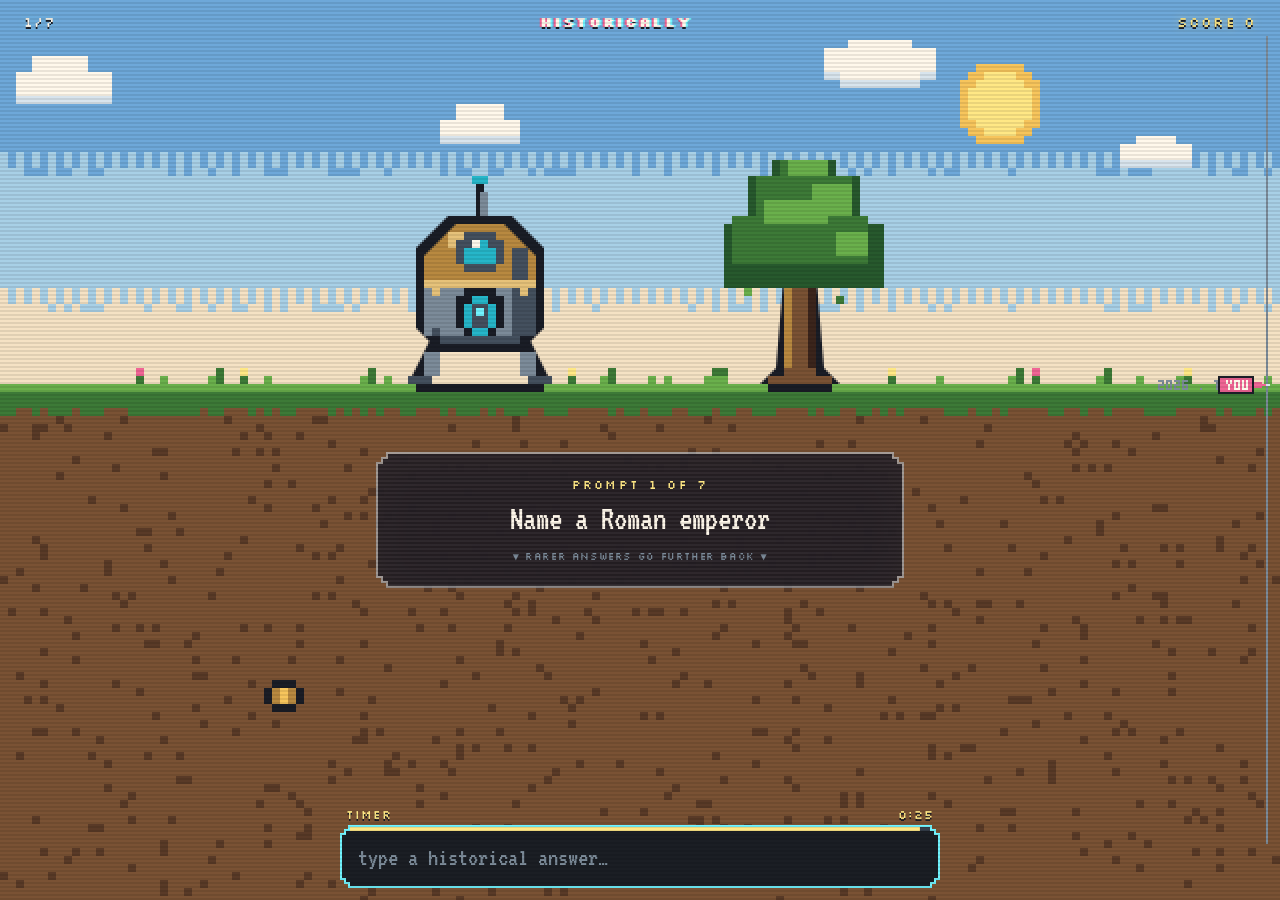
==== public/play.html @ 8bf0211f "Static html bare bones" ====
<!DOCTYPE html>
<html lang="en">
<head>
  <meta charset="UTF-8">
  <meta name="viewport" content="width=device-width, initial-scale=1.0, interactive-widget=resizes-content">
  <title>Playing — Historically</title>
  <link rel="preconnect" href="https://fonts.googleapis.com">
  <link rel="preconnect" href="https://fonts.gstatic.com" crossorigin>
  <link href="https://fonts.googleapis.com/css2?family=Silkscreen:wght@400;700&family=VT323&display=swap" rel="stylesheet">
  <link rel="stylesheet" href="css/play.css">
</head>
<body>
  <!-- Full-screen procedural pixel-art world stage -->
  <div id="world-stage" class="world-stage">
    <canvas id="world-canvas" class="world-canvas" aria-hidden="true"></canvas>

    <!-- Tiny corner HUD: round counter top-left, logo center, score top-right -->
    <nav class="game-hud" aria-label="Game status">
      <span id="hud-round" class="hud-round">1/7</span>
      <a class="hud-logo" href="index.html" aria-label="Back to home">HISTORICALLY</a>
      <span id="hud-score" class="hud-score">SCORE 0</span>
    </nav>

    <!-- In-world floating prompt panel (notched pixel corners, scanline texture) -->
    <div id="prompt-anchor" class="prompt-anchor is-hidden" aria-live="polite">
      <div class="prompt-frame">
        <div class="prompt-panel">
          <p id="prompt-label" class="prompt-label">PROMPT 1 OF 7</p>
          <h1 id="prompt-question" class="prompt-question">Loading…</h1>
          <p class="prompt-hint">▼ rarer answers go further back ▼</p>
        </div>
      </div>
    </div>

    <!-- Falling answer chip (animated downward after submit) -->
    <div id="falling-chip" class="falling-chip" hidden aria-hidden="true"></div>

    <!-- Landing rarity tier label (shown briefly at the new depth) -->
    <div id="landing-tier" class="landing-tier" hidden aria-hidden="true">
      <p id="landing-tier-title" class="landing-tier__title"></p>
      <p id="landing-tier-meta" class="landing-tier__meta"></p>
    </div>

    <!-- Bottom-docked answer input with thin pixel timer bar on top edge -->
    <div id="answer-dock" class="answer-dock">
      <div class="answer-timer-meta" id="timer-meta">
        <span>TIMER</span>
        <span id="timer-clock">0:25</span>
      </div>
      <div class="answer-frame">
        <div class="answer-box">
          <div class="timer-track">
            <div id="timer-fill" class="timer-fill"></div>
          </div>
          <form id="answer-form" class="answer-form" action="javascript:void(0)">
            <label for="answer-input" class="sr-only">Your answer</label>
            <input
              id="answer-input"
              class="answer-input"
              type="text"
              placeholder="type a historical answer…"
              autocomplete="off"
              spellcheck="false"
              disabled
            >
          </form>
        </div>
      </div>
    </div>
  </div>

  <!-- CRT scanline overlay & fade curtain -->
  <div class="crt-scanlines" aria-hidden="true"></div>
  <div id="fade-curtain" class="fade-curtain" aria-hidden="true"></div>

  <!-- Modular scripts: data → camera → canvas → hud → panel → game loop -->
  <script src="js/game-data.js"></script>
  <script src="js/camera.js"></script>
  <script src="js/world-canvas.js"></script>
  <script src="js/hud.js"></script>
  <script src="js/prompt-panel.js"></script>
  <script src="js/game-loop.js"></script>
</body>
</html>
---- public/css/play.css ----
/* ==========================================================================
   Historically — In-Game World Screen Styles
   All colors stay within the shared 23-color pixel-art palette.
   ========================================================================== */

:root {
  /* Core Palette */
  --p-ink: #1a1d26;
  --p-void: #140d12;
  --p-cream: #fff8eb;
  --p-mist: #d8e4ed;
  --p-steel-mid: #7c8b99;
  --p-steel-dark: #44505e;
  --p-gold: #ffe885;
  --p-brass: #e6c27a;
  --p-brass-mid: #b88940;
  --p-cyan: #72f5ff;
  --p-cyan-mid: #26b6c9;
  --p-pink: #f06595;
  --p-grass: #6ab04c;
  --p-pottery: #b55d42;

  /* Typography */
  --font-pixel-display: "Silkscreen", monospace;
  --font-pixel-body: "VT323", "Silkscreen", monospace;

  /* Dynamic viewport & safe-area offsets updated by hud.js */
  --kb-offset: 0px;
}

*,
*::before,
*::after {
  box-sizing: border-box;
}

html,
body {
  margin: 0;
  padding: 0;
  width: 100%;
  height: 100%;
  overflow: hidden;
  background-color: var(--p-void);
  color: var(--p-cream);
  font-family: var(--font-pixel-body);
}

/* --------------------------------------------------------------------------
   Full-Screen Pixel World Stage
   -------------------------------------------------------------------------- */
.world-stage {
  position: relative;
  width: 100%;
  height: 100dvh;
  overflow: hidden;
}

.world-canvas {
  position: absolute;
  inset: 0;
  display: block;
  image-rendering: pixelated;
  image-rendering: crisp-edges;
}

/* Full-screen CRT scanline overlay */
.crt-scanlines {
  position: fixed;
  inset: 0;
  z-index: 40;
  pointer-events: none;
  opacity: 0.09;
  background-image: repeating-linear-gradient(
    to bottom,
    rgba(0, 0, 0, 0) 0px,
    rgba(0, 0, 0, 0) 2px,
    rgba(0, 0, 0, 0.9) 2px,
    rgba(0, 0, 0, 0.9) 4px
  );
}

/* Fade curtain between game end and results.html */
.fade-curtain {
  position: fixed;
  inset: 0;
  z-index: 50;
  background-color: var(--p-void);
  opacity: 0;
  pointer-events: none;
  transition: opacity 0.45s ease;
}

.fade-curtain.is-visible {
  opacity: 1;
  pointer-events: auto;
}

/* --------------------------------------------------------------------------
   Tiny Corner HUD (no container boxes)
   -------------------------------------------------------------------------- */
.game-hud {
  position: fixed;
  top: max(0.75rem, env(safe-area-inset-top));
  left: 0;
  right: 0;
  z-index: 30;
  padding-inline: clamp(0.85rem, 3vw, 1.5rem);
  display: flex;
  align-items: center;
  justify-content: space-between;
  pointer-events: none;
}

.hud-round,
.hud-score {
  font-family: var(--font-pixel-display);
  font-size: clamp(0.72rem, 2vw, 0.88rem);
  letter-spacing: 0.08em;
  color: var(--p-cream);
  text-shadow:
    0 2px 0 var(--p-ink),
    0 0 10px rgba(114, 245, 255, 0.45);
}

.hud-score {
  color: var(--p-gold);
  text-shadow:
    0 2px 0 var(--p-ink),
    0 0 10px rgba(255, 232, 133, 0.45);
}

/* Small logo with chromatic aberration (only logo & result text get this) */
.hud-logo {
  pointer-events: auto;
  font-family: var(--font-pixel-display);
  font-size: clamp(0.7rem, 2vw, 0.85rem);
  font-weight: 700;
  letter-spacing: 0.12em;
  text-decoration: none;
  color: var(--p-cream);
  text-shadow:
    -2px 0 0 var(--p-pink),
    2px 0 0 var(--p-cyan),
    0 2px 0 var(--p-ink);
}

.hud-logo:focus-visible {
  outline: 2px solid var(--p-cyan);
  outline-offset: 4px;
}

/* --------------------------------------------------------------------------
   In-World Prompt Panel (notched 5px steps, thin light border, scanlines)
   -------------------------------------------------------------------------- */
.prompt-anchor {
  position: fixed;
  left: 50%;
  top: 50%;
  z-index: 20;
  width: min(90vw, 33rem);
  transform: translate(-50%, -50%);
  pointer-events: none;
}

/* Outer frame provides the thin lighter border around the 5px notched polygon */
.prompt-frame {
  padding: 2px;
  background-color: rgba(216, 228, 237, 0.55);
  clip-path: polygon(
    10px 0%,
    calc(100% - 10px) 0%,
    calc(100% - 10px) 5px,
    calc(100% - 5px) 5px,
    calc(100% - 5px) 10px,
    100% 10px,
    100% calc(100% - 10px),
    calc(100% - 5px) calc(100% - 10px),
    calc(100% - 5px) calc(100% - 5px),
    calc(100% - 10px) calc(100% - 5px),
    calc(100% - 10px) 100%,
    10px 100%,
    10px calc(100% - 5px),
    5px calc(100% - 5px),
    5px calc(100% - 10px),
    0% calc(100% - 10px),
    0% 10px,
    5px 10px,
    5px 5px,
    10px 5px
  );
  filter: drop-shadow(0 10px 24px rgba(20, 13, 18, 0.72));
}

.prompt-panel {
  position: relative;
  padding: clamp(1rem, 3vw, 1.45rem) clamp(1rem, 3.5vw, 1.75rem);
  background-color: rgba(20, 13, 18, 0.84);
  text-align: center;
  clip-path: polygon(
    10px 0%,
    calc(100% - 10px) 0%,
    calc(100% - 10px) 5px,
    calc(100% - 5px) 5px,
    calc(100% - 5px) 10px,
    100% 10px,
    100% calc(100% - 10px),
    calc(100% - 5px) calc(100% - 10px),
    calc(100% - 5px) calc(100% - 5px),
    calc(100% - 10px) calc(100% - 5px),
    calc(100% - 10px) 100%,
    10px 100%,
    10px calc(100% - 5px),
    5px calc(100% - 5px),
    5px calc(100% - 10px),
    0% calc(100% - 10px),
    0% 10px,
    5px 10px,
    5px 5px,
    10px 5px
  );
}

/* Faint scanline texture inside the prompt panel */
.prompt-panel::before {
  content: "";
  position: absolute;
  inset: 0;
  pointer-events: none;
  opacity: 0.14;
  background-image: repeating-linear-gradient(
    to bottom,
    rgba(255, 255, 255, 0) 0px,
    rgba(255, 255, 255, 0) 2px,
    rgba(255, 248, 235, 0.25) 2px,
    rgba(255, 248, 235, 0.25) 4px
  );
}

.prompt-label {
  position: relative;
  margin: 0 0 0.55rem;
  font-family: var(--font-pixel-display);
  font-size: clamp(0.62rem, 1.8vw, 0.72rem);
  letter-spacing: 0.2em;
  text-transform: uppercase;
  color: var(--p-gold);
}

.prompt-question {
  position: relative;
  margin: 0 auto 0.65rem;
  max-width: 24ch;
  font-family: var(--font-pixel-body);
  font-weight: 400;
  font-size: clamp(1.45rem, 4.4vw, 2.1rem);
  line-height: 1.12;
  color: var(--p-cream);
  text-wrap: balance;
}

.prompt-hint {
  position: relative;
  margin: 0;
  font-family: var(--font-pixel-display);
  font-size: clamp(0.54rem, 1.5vw, 0.64rem);
  letter-spacing: 0.06em;
  color: var(--p-steel-mid);
}

/* Panel visibility states */
.prompt-anchor.is-hidden {
  opacity: 0;
  transform: translate(-50%, -50%) scale(0.96);
}

.prompt-anchor.is-entering {
  animation: panel-step-in 0.28s steps(4, end) forwards;
}

@keyframes panel-step-in {
  0% {
    opacity: 0;
    transform: translate(-50%, calc(-50% + 8px));
  }
  100% {
    opacity: 1;
    transform: translate(-50%, -50%);
  }
}

/* --------------------------------------------------------------------------
   Falling Answer Chip & Landing Rarity Label
   -------------------------------------------------------------------------- */
.falling-chip {
  position: fixed;
  left: 50%;
  top: 50%;
  z-index: 22;
  padding: 0.35rem 0.85rem;
  font-family: var(--font-pixel-display);
  font-size: clamp(0.75rem, 2.3vw, 0.92rem);
  color: var(--p-ink);
  background-color: var(--p-gold);
  border: 2px solid var(--p-cream);
  box-shadow: 0 4px 0 var(--p-ink);
  transform: translate(-50%, -50%);
  pointer-events: none;
  white-space: nowrap;
  max-width: 82vw;
  overflow: hidden;
  text-overflow: ellipsis;
}

.falling-chip[hidden] {
  display: none;
}

.falling-chip.is-falling {
  animation: chip-drop 1.15s steps(12, end) forwards;
}

@keyframes chip-drop {
  0% {
    opacity: 1;
    transform: translate(-50%, -50%);
  }
  75% {
    opacity: 1;
    transform: translate(-50%, 60px);
  }
  100% {
    opacity: 0;
    transform: translate(-50%, 96px);
  }
}

.landing-tier {
  position: fixed;
  left: 50%;
  top: 44%;
  z-index: 24;
  transform: translate(-50%, -50%);
  text-align: center;
  pointer-events: none;
}

.landing-tier[hidden] {
  display: none;
}

/* Chromatic aberration allowed on result text */
.landing-tier__title {
  margin: 0 0 0.25rem;
  font-family: var(--font-pixel-display);
  font-size: clamp(1rem, 3.6vw, 1.45rem);
  letter-spacing: 0.08em;
  text-transform: uppercase;
  color: var(--p-cream);
  text-shadow:
    -2px 0 0 var(--p-pink),
    2px 0 0 var(--p-cyan),
    0 3px 0 var(--p-ink);
}

.landing-tier__meta {
  margin: 0;
  font-family: var(--font-pixel-display);
  font-size: clamp(0.68rem, 2vw, 0.82rem);
  color: var(--p-gold);
  text-shadow: 0 2px 0 var(--p-ink);
}

/* --------------------------------------------------------------------------
   Bottom-Docked Answer Input + Top-Edge 25s Timer
   -------------------------------------------------------------------------- */
.answer-dock {
  position: fixed;
  left: 50%;
  bottom: calc(max(0.75rem, env(safe-area-inset-bottom)) + var(--kb-offset));
  z-index: 30;
  width: min(92vw, 600px);
  transform: translateX(-50%);
}

.answer-timer-meta {
  display: flex;
  justify-content: space-between;
  align-items: center;
  padding-inline: 0.4rem;
  margin-bottom: 0.2rem;
  font-family: var(--font-pixel-display);
  font-size: 0.72rem;
  letter-spacing: 0.08em;
  color: var(--p-gold);
  text-shadow: 0 2px 0 var(--p-ink);
}

.answer-timer-meta.is-urgent {
  color: var(--p-pink);
  animation: timer-pulse 0.65s steps(2, end) infinite;
}

@keyframes timer-pulse {
  0%, 100% { opacity: 1; }
  50% { opacity: 0.45; }
}

.answer-frame {
  padding: 2px;
  background-color: rgba(216, 228, 237, 0.58);
  clip-path: polygon(
    8px 0%,
    calc(100% - 8px) 0%,
    calc(100% - 8px) 4px,
    calc(100% - 4px) 4px,
    calc(100% - 4px) 8px,
    100% 8px,
    100% calc(100% - 8px),
    calc(100% - 4px) calc(100% - 8px),
    calc(100% - 4px) calc(100% - 4px),
    calc(100% - 8px) calc(100% - 4px),
    calc(100% - 8px) 100%,
    8px 100%,
    8px calc(100% - 4px),
    4px calc(100% - 4px),
    4px calc(100% - 8px),
    0% calc(100% - 8px),
    0% 8px,
    4px 8px,
    4px 4px,
    8px 4px
  );
  filter: drop-shadow(0 8px 18px rgba(20, 13, 18, 0.78));
}

.answer-box {
  position: relative;
  background-color: rgba(20, 13, 18, 0.92);
  clip-path: polygon(
    8px 0%,
    calc(100% - 8px) 0%,
    calc(100% - 8px) 4px,
    calc(100% - 4px) 4px,
    calc(100% - 4px) 8px,
    100% 8px,
    100% calc(100% - 8px),
    calc(100% - 4px) calc(100% - 8px),
    calc(100% - 4px) calc(100% - 4px),
    calc(100% - 8px) calc(100% - 4px),
    calc(100% - 8px) 100%,
    8px 100%,
    8px calc(100% - 4px),
    4px calc(100% - 4px),
    4px calc(100% - 8px),
    0% calc(100% - 8px),
    0% 8px,
    4px 8px,
    4px 4px,
    8px 4px
  );
}

/* Thin pixel timer bar right along the top edge of the input */
.timer-track {
  width: 100%;
  height: 4px;
  background-color: rgba(68, 80, 94, 0.65);
}

.timer-fill {
  width: 100%;
  height: 100%;
  background-color: var(--p-gold);
  transform-origin: left center;
}

.timer-fill.is-urgent {
  background-color: var(--p-pink);
  animation: timer-pulse 0.65s steps(2, end) infinite;
}

.answer-form {
  display: flex;
  align-items: center;
}

.answer-input {
  width: 100%;
  border: 0;
  background: transparent;
  padding: 0.72rem 1rem 0.8rem;
  font-family: var(--font-pixel-body);
  font-size: clamp(1.35rem, 3.8vw, 1.6rem);
  line-height: 1.2;
  color: var(--p-cream);
  caret-color: var(--p-cyan);
}

.answer-input::placeholder {
  color: var(--p-steel-mid);
}

.answer-input:focus {
  outline: none;
}

.answer-frame:focus-within {
  background-color: var(--p-cyan);
}

/* Visually hidden helper for accessible input label */
.sr-only {
  position: absolute;
  width: 1px;
  height: 1px;
  padding: 0;
  margin: -1px;
  overflow: hidden;
  clip: rect(0, 0, 0, 0);
  white-space: nowrap;
  border: 0;
}

/* --------------------------------------------------------------------------
   Reduced Motion
   -------------------------------------------------------------------------- */
@media (prefers-reduced-motion: reduce) {
  .prompt-anchor.is-entering,
  .falling-chip.is-falling,
  .answer-timer-meta.is-urgent,
  .timer-fill.is-urgent {
    animation: none;
  }

  .fade-curtain {
    transition: none;
  }
}
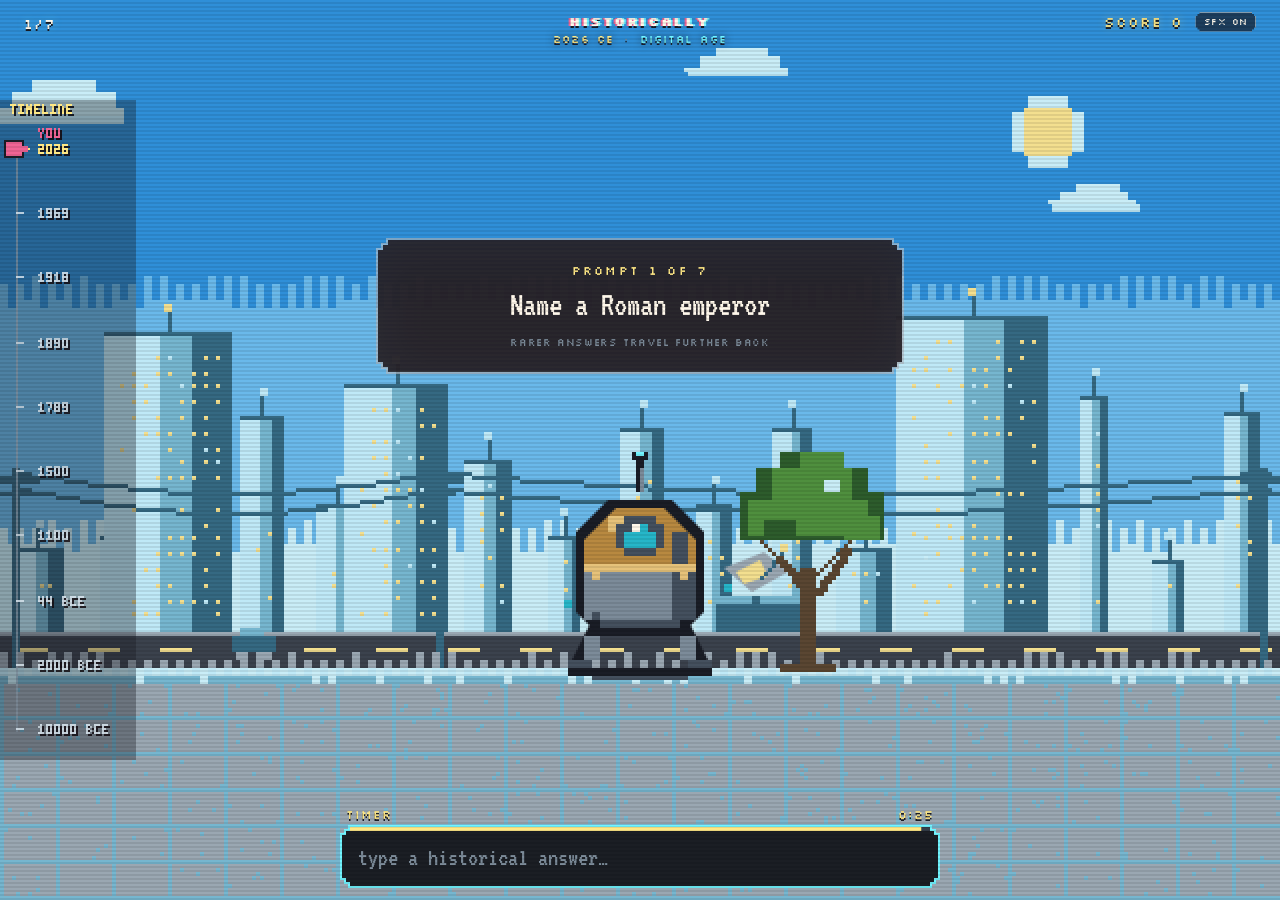
==== commit 95b94b64: "eras" ====
--- a/public/play.html
+++ b/public/play.html
@@ -10,15 +10,25 @@
   <link rel="stylesheet" href="css/play.css">
 </head>
 <body>
-  <!-- Full-screen procedural pixel-art world stage -->
+  <!-- Full-screen grounded era stage -->
   <div id="world-stage" class="world-stage">
     <canvas id="world-canvas" class="world-canvas" aria-hidden="true"></canvas>
 
-    <!-- Tiny corner HUD: round counter top-left, logo center, score top-right -->
+    <!-- Tiny corner HUD: round counter, current year + era, score and sound -->
     <nav class="game-hud" aria-label="Game status">
       <span id="hud-round" class="hud-round">1/7</span>
-      <a class="hud-logo" href="index.html" aria-label="Back to home">HISTORICALLY</a>
-      <span id="hud-score" class="hud-score">SCORE 0</span>
+      <div class="hud-center">
+        <a class="hud-logo" href="index.html" aria-label="Back to home">HISTORICALLY</a>
+        <p class="hud-era">
+          <span id="hud-year">2026 CE</span>
+          <span class="hud-era__sep" aria-hidden="true">·</span>
+          <span id="hud-era-name">DIGITAL AGE</span>
+        </p>
+      </div>
+      <div class="hud-right">
+        <span id="hud-score" class="hud-score">SCORE 0</span>
+        <button id="mute-toggle" class="hud-mute" type="button" aria-pressed="false">SFX ON</button>
+      </div>
     </nav>
 
     <!-- In-world floating prompt panel (notched pixel corners, scanline texture) -->
@@ -27,17 +37,21 @@
         <div class="prompt-panel">
           <p id="prompt-label" class="prompt-label">PROMPT 1 OF 7</p>
           <h1 id="prompt-question" class="prompt-question">Loading…</h1>
-          <p class="prompt-hint">▼ rarer answers go further back ▼</p>
+          <p class="prompt-hint">rarer answers travel further back</p>
         </div>
       </div>
     </div>
 
-    <!-- Falling answer chip (animated downward after submit) -->
-    <div id="falling-chip" class="falling-chip" hidden aria-hidden="true"></div>
+    <!-- Large rolling year counter during a jump -->
+    <div id="travel-counter" class="travel-counter" hidden aria-hidden="true">
+      <span id="travel-counter-year" class="travel-counter__year">2026</span>
+      <span id="travel-counter-suffix" class="travel-counter__suffix">CE</span>
+    </div>
 
-    <!-- Landing rarity tier label (shown briefly at the new depth) -->
+    <!-- Landing title card: rarity tier, era and destination year -->
     <div id="landing-tier" class="landing-tier" hidden aria-hidden="true">
       <p id="landing-tier-title" class="landing-tier__title"></p>
+      <p id="landing-tier-era" class="landing-tier__era"></p>
       <p id="landing-tier-meta" class="landing-tier__meta"></p>
     </div>
 
@@ -73,10 +87,24 @@
   <div class="crt-scanlines" aria-hidden="true"></div>
   <div id="fade-curtain" class="fade-curtain" aria-hidden="true"></div>
 
-  <!-- Modular scripts: data → camera → canvas → hud → panel → game loop -->
+  <!-- Modular scripts: data → era art → renderer → travel → HUD → game loop -->
   <script src="js/game-data.js"></script>
-  <script src="js/camera.js"></script>
-  <script src="js/world-canvas.js"></script>
+  <script src="js/eras/era-utils.js"></script>
+  <script src="js/eras/01-digital.js"></script>
+  <script src="js/eras/02-cold-war.js"></script>
+  <script src="js/eras/03-world-wars.js"></script>
+  <script src="js/eras/04-industrial.js"></script>
+  <script src="js/eras/05-revolutions.js"></script>
+  <script src="js/eras/06-renaissance.js"></script>
+  <script src="js/eras/07-medieval.js"></script>
+  <script src="js/eras/08-classical.js"></script>
+  <script src="js/eras/09-bronze-age.js"></script>
+  <script src="js/eras/10-prehistory.js"></script>
+  <script src="js/eras/eras-config.js"></script>
+  <script src="js/audio.js"></script>
+  <script src="js/time-machine.js"></script>
+  <script src="js/time-travel.js"></script>
+  <script src="js/scene-renderer.js"></script>
   <script src="js/hud.js"></script>
   <script src="js/prompt-panel.js"></script>
   <script src="js/game-loop.js"></script>
--- a/public/css/play.css
+++ b/public/css/play.css
@@ -106,10 +106,16 @@
   right: 0;
   z-index: 30;
   padding-inline: clamp(0.85rem, 3vw, 1.5rem);
-  display: flex;
-  align-items: center;
-  justify-content: space-between;
+  display: grid;
+  grid-template-columns: 1fr auto 1fr;
+  align-items: start;
+  gap: 0.75rem;
   pointer-events: none;
+}
+
+.hud-round {
+  justify-self: start;
+  padding-top: 0.1rem;
 }
 
 .hud-round,
@@ -117,6 +123,7 @@
   font-family: var(--font-pixel-display);
   font-size: clamp(0.72rem, 2vw, 0.88rem);
   letter-spacing: 0.08em;
+  white-space: nowrap;
   color: var(--p-cream);
   text-shadow:
     0 2px 0 var(--p-ink),
@@ -130,11 +137,19 @@
     0 0 10px rgba(255, 232, 133, 0.45);
 }
 
+.hud-center {
+  display: flex;
+  flex-direction: column;
+  align-items: center;
+  gap: 0.18rem;
+  min-width: 0;
+}
+
 /* Small logo with chromatic aberration (only logo & result text get this) */
 .hud-logo {
   pointer-events: auto;
   font-family: var(--font-pixel-display);
-  font-size: clamp(0.7rem, 2vw, 0.85rem);
+  font-size: clamp(0.64rem, 1.8vw, 0.82rem);
   font-weight: 700;
   letter-spacing: 0.12em;
   text-decoration: none;
@@ -143,6 +158,73 @@
     -2px 0 0 var(--p-pink),
     2px 0 0 var(--p-cyan),
     0 2px 0 var(--p-ink);
+}
+
+.hud-era {
+  margin: 0;
+  font-family: var(--font-pixel-display);
+  font-size: clamp(0.55rem, 1.6vw, 0.68rem);
+  letter-spacing: 0.1em;
+  white-space: nowrap;
+  color: var(--p-mist);
+  text-shadow:
+    0 2px 0 var(--p-ink),
+    0 0 8px rgba(20, 13, 18, 0.8);
+}
+
+#hud-year {
+  color: var(--p-gold);
+}
+
+#hud-era-name {
+  color: var(--p-cyan);
+}
+
+.hud-era__sep {
+  padding-inline: 0.3em;
+  color: var(--p-steel-mid);
+}
+
+.hud-right {
+  justify-self: end;
+  display: flex;
+  align-items: center;
+  gap: clamp(0.45rem, 1.4vw, 0.8rem);
+}
+
+.hud-mute {
+  pointer-events: auto;
+  appearance: none;
+  padding: 0.28rem 0.46rem 0.24rem;
+  border: 1px solid rgba(216, 228, 237, 0.55);
+  background-color: rgba(20, 13, 18, 0.62);
+  color: var(--p-cream);
+  font-family: var(--font-pixel-display);
+  font-size: clamp(0.48rem, 1.4vw, 0.58rem);
+  letter-spacing: 0.05em;
+  line-height: 1;
+  white-space: nowrap;
+  cursor: pointer;
+  clip-path: polygon(
+    4px 0%, calc(100% - 4px) 0%, calc(100% - 4px) 2px, calc(100% - 2px) 2px,
+    calc(100% - 2px) 4px, 100% 4px, 100% calc(100% - 4px),
+    calc(100% - 2px) calc(100% - 4px), calc(100% - 2px) calc(100% - 2px),
+    calc(100% - 4px) calc(100% - 2px), calc(100% - 4px) 100%, 4px 100%,
+    4px calc(100% - 2px), 2px calc(100% - 2px), 2px calc(100% - 4px),
+    0% calc(100% - 4px), 0% 4px, 2px 4px, 2px 2px, 4px 2px
+  );
+}
+
+.hud-mute:hover,
+.hud-mute:focus-visible {
+  color: var(--p-ink);
+  background-color: var(--p-cyan);
+  outline: none;
+}
+
+.hud-mute.is-muted {
+  color: var(--p-steel-mid);
+  border-color: rgba(124, 139, 153, 0.45);
 }
 
 .hud-logo:focus-visible {
@@ -290,56 +372,64 @@
 }
 
 /* --------------------------------------------------------------------------
-   Falling Answer Chip & Landing Rarity Label
+   Large Rolling Year Counter & Landing Title Card
    -------------------------------------------------------------------------- */
-.falling-chip {
+.travel-counter {
   position: fixed;
+  top: clamp(6.5rem, 15vh, 10rem);
   left: 50%;
-  top: 50%;
-  z-index: 22;
-  padding: 0.35rem 0.85rem;
-  font-family: var(--font-pixel-display);
-  font-size: clamp(0.75rem, 2.3vw, 0.92rem);
-  color: var(--p-ink);
-  background-color: var(--p-gold);
-  border: 2px solid var(--p-cream);
-  box-shadow: 0 4px 0 var(--p-ink);
-  transform: translate(-50%, -50%);
+  z-index: 34;
+  display: flex;
+  align-items: baseline;
+  justify-content: center;
+  gap: 0.22em;
+  transform: translateX(-50%);
+  text-align: center;
   pointer-events: none;
   white-space: nowrap;
-  max-width: 82vw;
-  overflow: hidden;
-  text-overflow: ellipsis;
-}
-
-.falling-chip[hidden] {
+}
+
+.travel-counter[hidden] {
   display: none;
 }
 
-.falling-chip.is-falling {
-  animation: chip-drop 1.15s steps(12, end) forwards;
-}
-
-@keyframes chip-drop {
-  0% {
-    opacity: 1;
-    transform: translate(-50%, -50%);
-  }
-  75% {
-    opacity: 1;
-    transform: translate(-50%, 60px);
-  }
-  100% {
-    opacity: 0;
-    transform: translate(-50%, 96px);
-  }
+.travel-counter__year {
+  font-family: var(--font-pixel-display);
+  font-weight: 700;
+  font-size: clamp(2.5rem, 8vw, 5.2rem);
+  line-height: 1;
+  letter-spacing: 0.02em;
+  color: var(--p-cream);
+  text-shadow:
+    -3px 0 0 var(--p-pink),
+    3px 0 0 var(--p-cyan),
+    0 4px 0 var(--p-ink),
+    0 0 22px rgba(114, 245, 255, 0.5);
+}
+
+.travel-counter__suffix {
+  font-family: var(--font-pixel-display);
+  font-size: clamp(0.85rem, 2.7vw, 1.35rem);
+  letter-spacing: 0.08em;
+  color: var(--p-cyan);
+  text-shadow: 0 2px 0 var(--p-ink);
+}
+
+.travel-counter.is-rolling .travel-counter__year {
+  animation: year-roll-flicker 0.12s steps(2, end) infinite;
+}
+
+@keyframes year-roll-flicker {
+  0%, 100% { transform: translateX(0); }
+  50% { transform: translateX(2px); }
 }
 
 .landing-tier {
   position: fixed;
   left: 50%;
-  top: 44%;
-  z-index: 24;
+  top: 40%;
+  z-index: 34;
+  width: min(90vw, 38rem);
   transform: translate(-50%, -50%);
   text-align: center;
   pointer-events: none;
@@ -349,12 +439,38 @@
   display: none;
 }
 
+.landing-tier.is-showing {
+  animation: title-card-in 0.3s steps(5, end) forwards;
+}
+
+@keyframes title-card-in {
+  0% {
+    opacity: 0;
+    transform: translate(-50%, calc(-50% + 10px));
+  }
+  100% {
+    opacity: 1;
+    transform: translate(-50%, -50%);
+  }
+}
+
 /* Chromatic aberration allowed on result text */
 .landing-tier__title {
-  margin: 0 0 0.25rem;
-  font-family: var(--font-pixel-display);
-  font-size: clamp(1rem, 3.6vw, 1.45rem);
-  letter-spacing: 0.08em;
+  margin: 0 0 0.4rem;
+  font-family: var(--font-pixel-display);
+  font-size: clamp(0.68rem, 2.1vw, 0.82rem);
+  letter-spacing: 0.24em;
+  text-transform: uppercase;
+  color: var(--p-gold);
+  text-shadow: 0 2px 0 var(--p-ink);
+}
+
+.landing-tier__era {
+  margin: 0 0 0.35rem;
+  font-family: var(--font-pixel-display);
+  font-size: clamp(1.35rem, 5.4vw, 2.65rem);
+  line-height: 1.05;
+  letter-spacing: 0.04em;
   text-transform: uppercase;
   color: var(--p-cream);
   text-shadow:
@@ -366,8 +482,9 @@
 .landing-tier__meta {
   margin: 0;
   font-family: var(--font-pixel-display);
-  font-size: clamp(0.68rem, 2vw, 0.82rem);
-  color: var(--p-gold);
+  font-size: clamp(0.64rem, 1.9vw, 0.8rem);
+  letter-spacing: 0.1em;
+  color: var(--p-mist);
   text-shadow: 0 2px 0 var(--p-ink);
 }
 
@@ -527,9 +644,10 @@
    -------------------------------------------------------------------------- */
 @media (prefers-reduced-motion: reduce) {
   .prompt-anchor.is-entering,
-  .falling-chip.is-falling,
   .answer-timer-meta.is-urgent,
-  .timer-fill.is-urgent {
+  .timer-fill.is-urgent,
+  .travel-counter.is-rolling .travel-counter__year,
+  .landing-tier.is-showing {
     animation: none;
   }
 
@@ -537,3 +655,58 @@
     transition: none;
   }
 }
+
+/* Short screens: tighten the prompt so it clears the machine and portal. */
+@media (max-height: 700px) {
+  .prompt-anchor {
+    width: min(90vw, 30rem);
+  }
+
+  .prompt-panel {
+    padding: 0.7rem 1.1rem 0.75rem;
+  }
+
+  .prompt-label {
+    margin-bottom: 0.3rem;
+    font-size: 0.6rem;
+  }
+
+  .prompt-question {
+    margin-bottom: 0.35rem;
+    font-size: clamp(1.2rem, 4vw, 1.7rem);
+  }
+
+  .prompt-hint {
+    font-size: 0.5rem;
+  }
+}
+
+@media (max-width: 640px) {
+  .game-hud {
+    gap: 0.4rem;
+    padding-inline: 0.7rem;
+  }
+
+  .hud-logo {
+    font-size: 0.56rem;
+    letter-spacing: 0.08em;
+  }
+
+  .hud-era {
+    font-size: 0.5rem;
+    letter-spacing: 0.06em;
+  }
+
+  .hud-score {
+    font-size: 0.62rem;
+  }
+
+  .hud-mute {
+    font-size: 0.44rem;
+    padding: 0.22rem 0.3rem 0.2rem;
+  }
+
+  .travel-counter {
+    top: 5.4rem;
+  }
+}
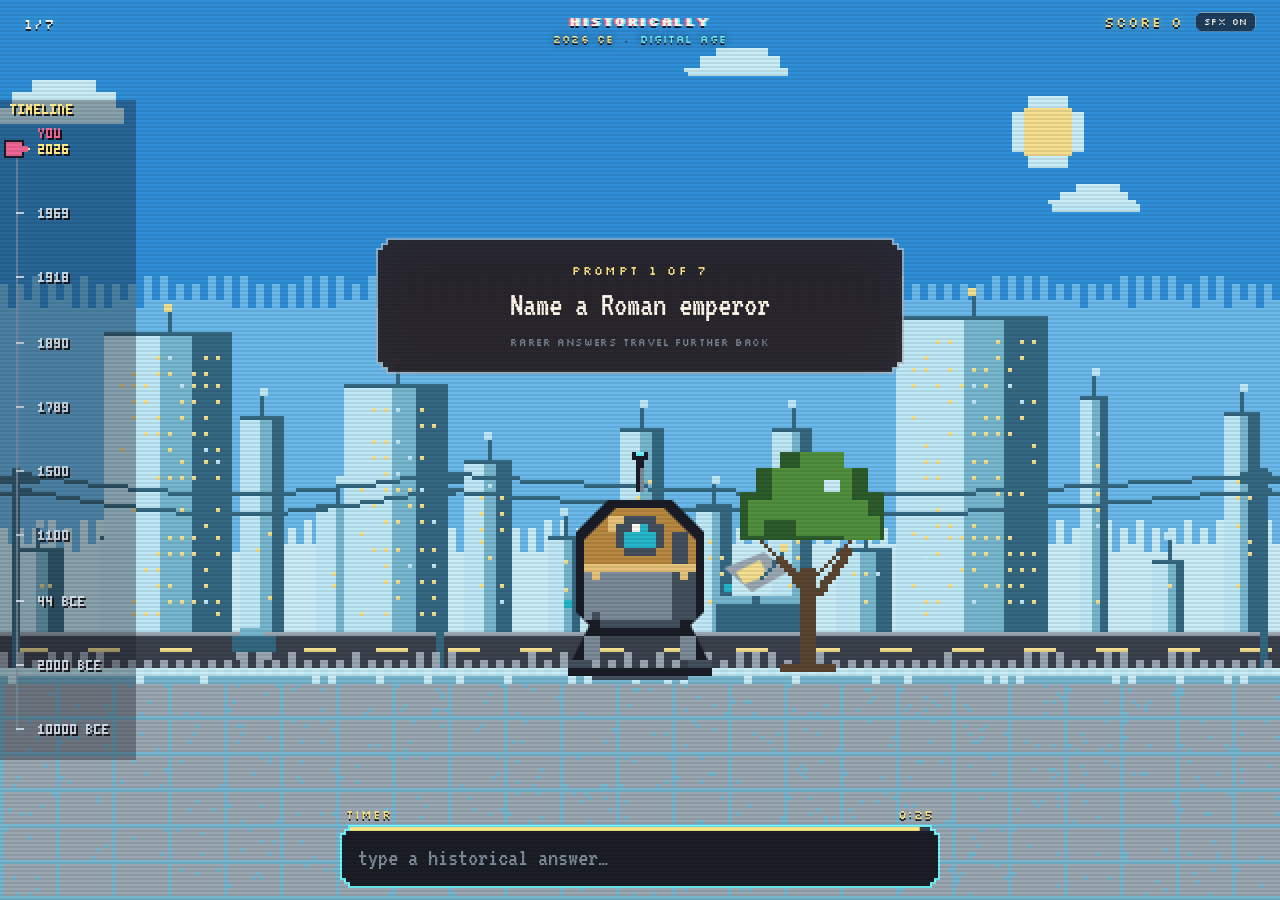
==== commit 7d75bf02: "Make tier reveal a large, readable panel that stays until Continue Co-Authored-By: Devin AI <1582432" ====
--- a/public/play.html
+++ b/public/play.html
@@ -49,10 +49,20 @@
     </div>
 
     <!-- Landing title card: rarity tier, era and destination year -->
-    <div id="landing-tier" class="landing-tier" hidden aria-hidden="true">
-      <p id="landing-tier-title" class="landing-tier__title"></p>
-      <p id="landing-tier-era" class="landing-tier__era"></p>
-      <p id="landing-tier-meta" class="landing-tier__meta"></p>
+    <div id="landing-tier" class="landing-tier" hidden role="dialog" aria-labelledby="landing-tier-name" aria-describedby="landing-tier-body">
+      <p id="landing-tier-name" class="landing-tier__name"></p>
+      <div id="landing-tier-body">
+        <p id="landing-tier-answer" class="landing-tier__answer"></p>
+        <p class="landing-tier__score">
+          <span id="landing-tier-points" class="landing-tier__points"></span>
+          <span aria-hidden="true">·</span>
+          <span id="landing-tier-travel" class="landing-tier__travel"></span>
+        </p>
+        <p id="landing-tier-year" class="landing-tier__year"></p>
+        <p id="landing-tier-era" class="landing-tier__era"></p>
+        <p id="landing-tier-flavour" class="landing-tier__flavour"></p>
+      </div>
+      <button id="landing-tier-continue" class="landing-tier__continue" type="button">Continue</button>
     </div>
 
     <!-- Bottom-docked answer input with thin pixel timer bar on top edge -->
--- a/public/css/play.css
+++ b/public/css/play.css
@@ -424,68 +424,203 @@
   50% { transform: translateX(2px); }
 }
 
+/* Tier reveal card: dark translucent panel so it reads on any backdrop. */
 .landing-tier {
+  --tier-color: var(--p-mist);
   position: fixed;
   left: 50%;
-  top: 40%;
+  top: 14%;
   z-index: 34;
-  width: min(90vw, 38rem);
-  transform: translate(-50%, -50%);
+  width: min(calc(100vw - 1.5rem), 34rem);
+  max-height: calc(100dvh - 5.5rem);
+  overflow-y: auto;
+  padding: 1.1rem 1rem 1rem;
+  border: 2px solid var(--tier-color);
+  border-radius: 14px;
+  background: rgba(8, 12, 30, 0.82);
+  box-shadow:
+    0 0 0 1px rgba(0, 0, 0, 0.6),
+    0 0 24px color-mix(in srgb, var(--tier-color) 35%, transparent),
+    0 10px 28px rgba(0, 0, 0, 0.55);
+  transform: translateX(-50%);
   text-align: center;
-  pointer-events: none;
-}
+  color: var(--p-cream);
+  text-shadow:
+    0 2px 0 rgba(0, 0, 0, 0.9),
+    0 0 4px rgba(0, 0, 0, 0.85);
+  opacity: 0;
+}
+
+/* Tier text colours: lightened tier hues, >= 4.5:1 on the panel even over white. */
+.landing-tier[data-tier="common"] { --tier-color: #8cb8ff; }
+.landing-tier[data-tier="well"] { --tier-color: #6fd8cb; }
+.landing-tier[data-tier="scholar"] { --tier-color: var(--p-brass); }
+.landing-tier[data-tier="archivist"] { --tier-color: #ff9f6b; }
+.landing-tier[data-tier="lost"] { --tier-color: #ff8a8a; }
+.landing-tier[data-tier="timeout"] { --tier-color: var(--p-mist); }
 
 .landing-tier[hidden] {
   display: none;
 }
 
 .landing-tier.is-showing {
-  animation: title-card-in 0.3s steps(5, end) forwards;
-}
-
-@keyframes title-card-in {
-  0% {
+  opacity: 1;
+  animation: tier-card-in 0.5s ease-out both;
+}
+
+.landing-tier.is-leaving {
+  opacity: 0;
+  animation: tier-card-out 0.25s ease-in both;
+}
+
+@keyframes tier-card-in {
+  from {
     opacity: 0;
-    transform: translate(-50%, calc(-50% + 10px));
-  }
-  100% {
+    transform: translate(-50%, 10px) scale(0.97);
+  }
+  to {
     opacity: 1;
-    transform: translate(-50%, -50%);
-  }
-}
-
-/* Chromatic aberration allowed on result text */
-.landing-tier__title {
-  margin: 0 0 0.4rem;
-  font-family: var(--font-pixel-display);
-  font-size: clamp(0.68rem, 2.1vw, 0.82rem);
-  letter-spacing: 0.24em;
+    transform: translate(-50%, 0) scale(1);
+  }
+}
+
+@keyframes tier-card-out {
+  from { opacity: 1; }
+  to { opacity: 0; }
+}
+
+@keyframes tier-card-fade-in {
+  from { opacity: 0; }
+  to { opacity: 1; }
+}
+
+.landing-tier__name {
+  margin: 0 0 0.55rem;
+  font-family: var(--font-pixel-display);
+  font-weight: 700;
+  font-size: clamp(1.75rem, 6.4vw, 2.75rem);
+  line-height: 1.1;
+  letter-spacing: 0.08em;
   text-transform: uppercase;
-  color: var(--p-gold);
-  text-shadow: 0 2px 0 var(--p-ink);
+  overflow-wrap: break-word;
+  color: var(--tier-color);
+  text-shadow:
+    0 2px 0 #000,
+    0 0 6px rgba(0, 0, 0, 0.9),
+    0 0 18px color-mix(in srgb, var(--tier-color) 60%, transparent);
+}
+
+.landing-tier__answer {
+  margin: 0 0 0.45rem;
+  font-family: var(--font-pixel-body);
+  font-size: clamp(1.45rem, 4.6vw, 1.85rem);
+  line-height: 1.1;
+  overflow-wrap: anywhere;
+  color: var(--p-cream);
+}
+
+.landing-tier__score {
+  display: flex;
+  flex-wrap: wrap;
+  justify-content: center;
+  gap: 0 0.5em;
+  margin: 0 0 0.7rem;
+  font-family: var(--font-pixel-display);
+  font-size: clamp(0.85rem, 2.9vw, 1.05rem);
+  letter-spacing: 0.06em;
+  color: #fff;
+}
+
+.landing-tier__points {
+  font-weight: 700;
+  color: var(--tier-color);
+}
+
+.landing-tier__year {
+  margin: 0;
+  font-family: var(--font-pixel-display);
+  font-size: clamp(0.85rem, 2.9vw, 1.05rem);
+  letter-spacing: 0.06em;
+  color: #fff;
 }
 
 .landing-tier__era {
-  margin: 0 0 0.35rem;
-  font-family: var(--font-pixel-display);
-  font-size: clamp(1.35rem, 5.4vw, 2.65rem);
-  line-height: 1.05;
+  margin: 0.2rem 0 0.6rem;
+  font-family: var(--font-pixel-display);
+  font-weight: 700;
+  font-size: clamp(1.05rem, 4vw, 1.6rem);
+  line-height: 1.1;
   letter-spacing: 0.04em;
   text-transform: uppercase;
   color: var(--p-cream);
-  text-shadow:
-    -2px 0 0 var(--p-pink),
-    2px 0 0 var(--p-cyan),
-    0 3px 0 var(--p-ink);
-}
-
-.landing-tier__meta {
-  margin: 0;
-  font-family: var(--font-pixel-display);
-  font-size: clamp(0.64rem, 1.9vw, 0.8rem);
-  letter-spacing: 0.1em;
-  color: var(--p-mist);
-  text-shadow: 0 2px 0 var(--p-ink);
+}
+
+.landing-tier__flavour {
+  margin: 0 0 0.9rem;
+  font-family: var(--font-pixel-body);
+  font-size: clamp(1.1rem, 3.6vw, 1.3rem);
+  line-height: 1.15;
+  color: #b9c7d4;
+}
+
+.landing-tier__continue {
+  min-height: 44px;
+  padding: 0.55rem 1.4rem 0.5rem;
+  border: 2px solid var(--tier-color);
+  border-radius: 8px;
+  background: var(--tier-color);
+  font-family: var(--font-pixel-display);
+  font-weight: 700;
+  font-size: 0.95rem;
+  letter-spacing: 0.12em;
+  text-transform: uppercase;
+  color: #080c1e;
+  text-shadow: none;
+  cursor: pointer;
+}
+
+.landing-tier__continue:hover {
+  filter: brightness(1.1);
+}
+
+.landing-tier__continue:focus-visible {
+  outline: 3px solid var(--p-cream);
+  outline-offset: 3px;
+}
+
+/* Phones: tighter spacing so the card stays above the machine. */
+@media (max-width: 480px) {
+  .landing-tier {
+    padding: 0.75rem 0.8rem 0.8rem;
+  }
+
+  .landing-tier__name {
+    margin-bottom: 0.35rem;
+    letter-spacing: 0.06em;
+  }
+
+  .landing-tier__answer {
+    margin-bottom: 0.3rem;
+    font-size: 1.35rem;
+  }
+
+  .landing-tier__score {
+    margin-bottom: 0.4rem;
+  }
+
+  .landing-tier__era {
+    margin: 0.1rem 0 0.4rem;
+    font-size: 1rem;
+  }
+
+  .landing-tier__flavour {
+    margin-bottom: 0.55rem;
+    font-size: 1.1rem;
+  }
+
+  .landing-tier__continue {
+    padding-block: 0.35rem 0.3rem;
+  }
 }
 
 /* --------------------------------------------------------------------------
@@ -646,9 +781,12 @@
   .prompt-anchor.is-entering,
   .answer-timer-meta.is-urgent,
   .timer-fill.is-urgent,
-  .travel-counter.is-rolling .travel-counter__year,
+  .travel-counter.is-rolling .travel-counter__year {
+    animation: none;
+  }
+
   .landing-tier.is-showing {
-    animation: none;
+    animation: tier-card-fade-in 0.5s ease-out both;
   }
 
   .fade-curtain {
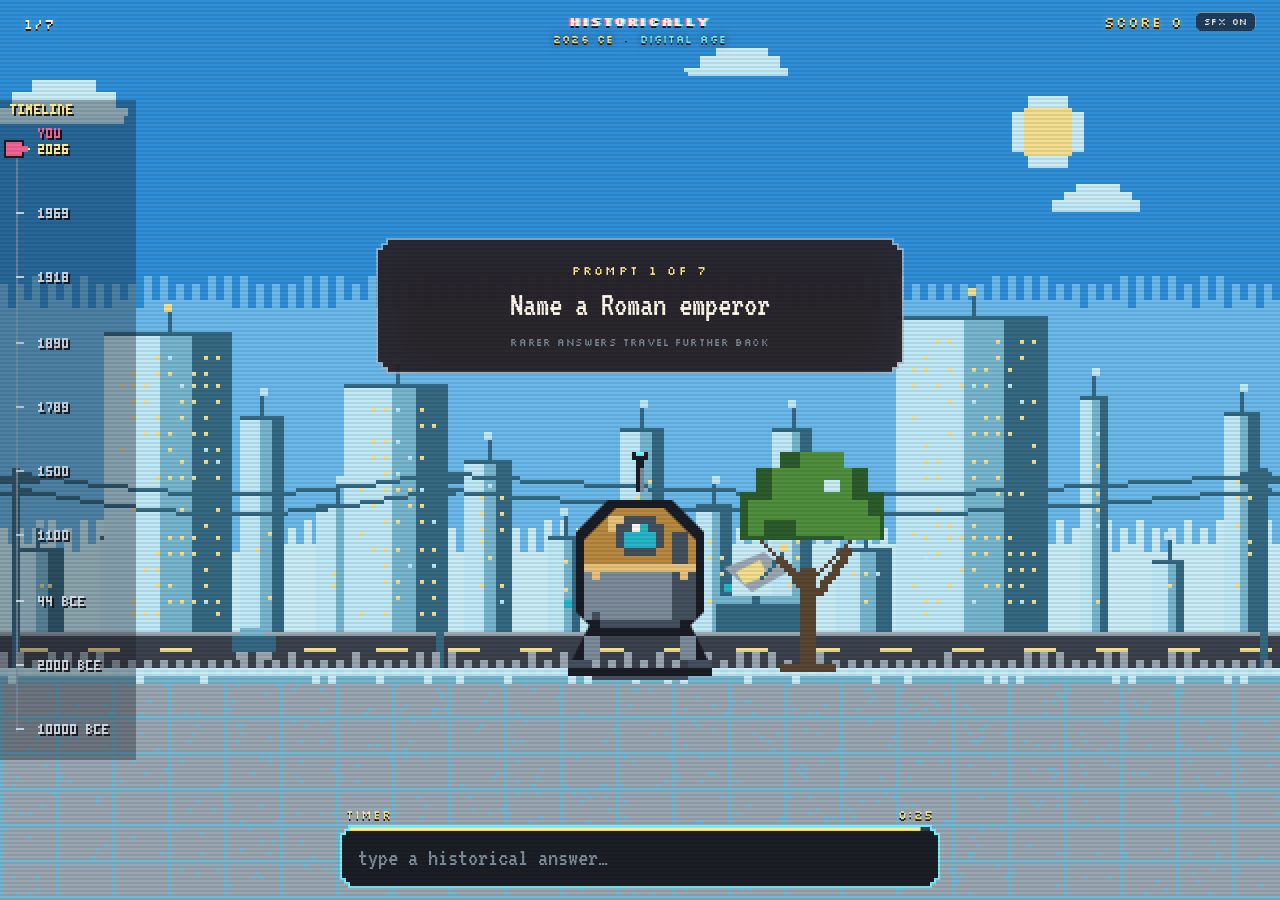
==== commit 0342b826: "Accept only dataset answers; reject others and let the player retry Co-Authored-By: Devin AI <158243" ====
--- a/public/play.html
+++ b/public/play.html
@@ -90,6 +90,7 @@
           </form>
         </div>
       </div>
+      <p id="answer-feedback" class="answer-feedback" role="status" aria-live="polite" hidden></p>
     </div>
   </div>
 
@@ -98,6 +99,7 @@
   <div id="fade-curtain" class="fade-curtain" aria-hidden="true"></div>
 
   <!-- Modular scripts: data → era art → renderer → travel → HUD → game loop -->
+  <script src="data/prompts.js"></script>
   <script src="js/game-data.js"></script>
   <script src="js/eras/era-utils.js"></script>
   <script src="js/eras/01-digital.js"></script>
--- a/public/css/play.css
+++ b/public/css/play.css
@@ -757,6 +757,38 @@
   outline: none;
 }
 
+/* Rejected-answer message under the input */
+.answer-feedback {
+  margin: 0.45rem 0 0;
+  padding: 0.4rem 0.85rem 0.35rem;
+  border: 2px solid var(--p-pink);
+  border-radius: 8px;
+  background: rgba(8, 12, 30, 0.88);
+  font-family: var(--font-pixel-body);
+  font-size: clamp(1.15rem, 3.4vw, 1.3rem);
+  line-height: 1.15;
+  text-align: center;
+  overflow-wrap: anywhere;
+  color: var(--p-cream);
+  text-shadow: 0 2px 0 rgba(0, 0, 0, 0.9);
+}
+
+.answer-feedback[hidden] {
+  display: none;
+}
+
+.answer-frame.is-shaking {
+  animation: answer-shake 0.36s ease-in-out;
+}
+
+@keyframes answer-shake {
+  0%, 100% { transform: translateX(0); }
+  20% { transform: translateX(-6px); }
+  40% { transform: translateX(6px); }
+  60% { transform: translateX(-4px); }
+  80% { transform: translateX(4px); }
+}
+
 .answer-frame:focus-within {
   background-color: var(--p-cyan);
 }
@@ -781,7 +813,8 @@
   .prompt-anchor.is-entering,
   .answer-timer-meta.is-urgent,
   .timer-fill.is-urgent,
-  .travel-counter.is-rolling .travel-counter__year {
+  .travel-counter.is-rolling .travel-counter__year,
+  .answer-frame.is-shaking {
     animation: none;
   }
 
